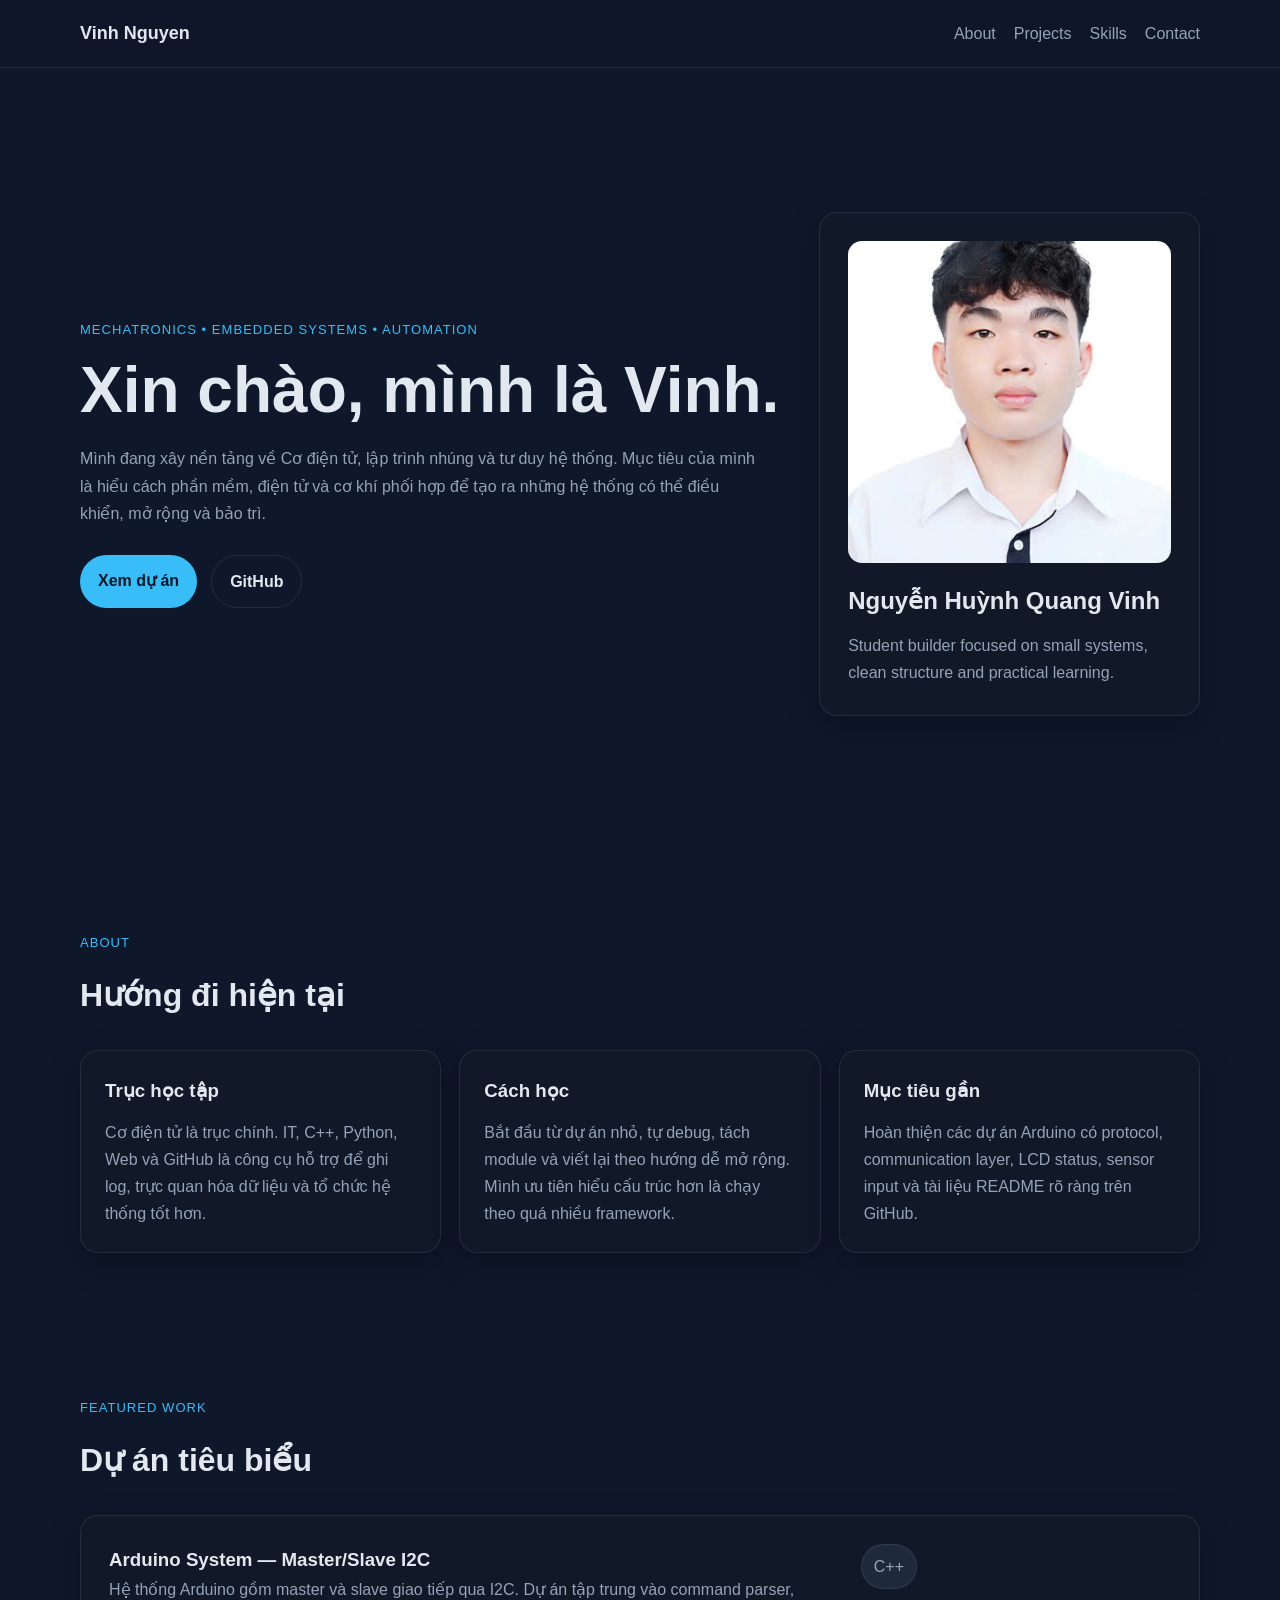
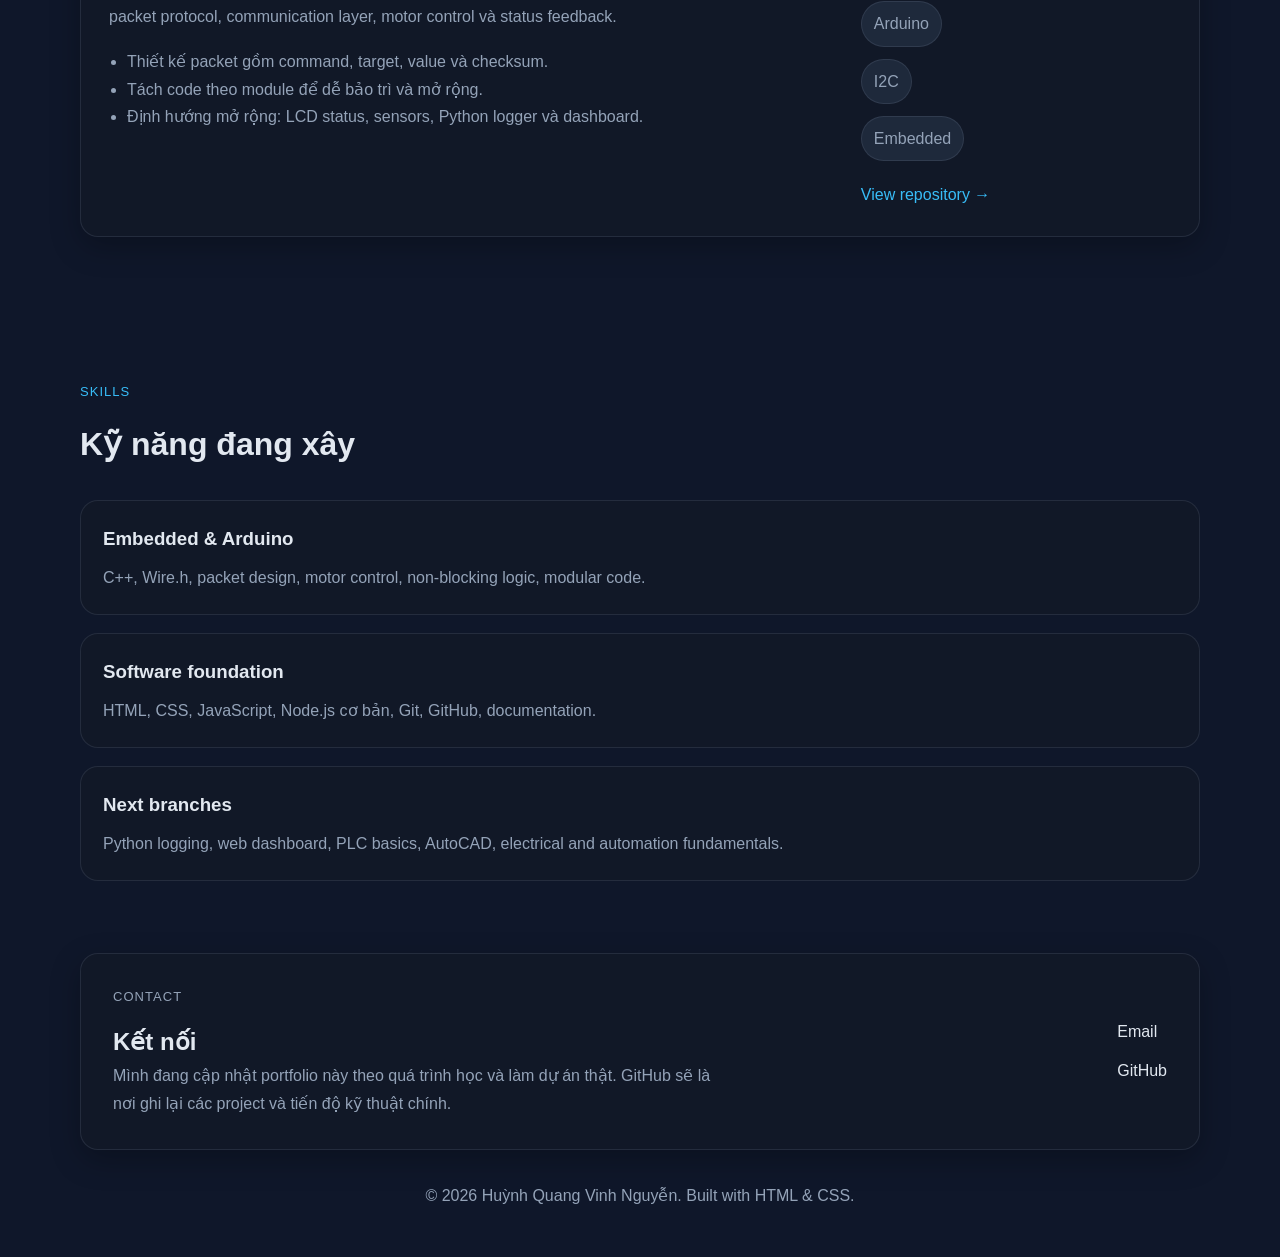
==== index.html @ 83414f66 "Cleaning old struct" ====
﻿<!DOCTYPE html>
<html lang="vi">
<head>
    <meta charset="UTF-8">
    <meta name="viewport" content="width=device-width, initial-scale=1.0">
    <meta name="description" content="Portfolio của Nguyễn Huỳnh Quang Vinh - định hướng Cơ điện tử, Embedded Systems và Automation.">
    <title>Nguyễn Huỳnh Quang Vinh | Mechatronics & Embedded Systems</title>
    <link rel="stylesheet" href="style.css">
    <link rel="shortcut icon" type="image/x-icon" href="pictures/favicon.ico">
</head>
<body>
    <header class="site-header">
        <nav class="nav container" aria-label="Main navigation">
            <a class="brand" href="#top">Vinh Nguyen</a>
            <div class="nav-links">
                <a href="#about">About</a>
                <a href="#projects">Projects</a>
                <a href="#skills">Skills</a>
                <a href="#contact">Contact</a>
            </div>
        </nav>
    </header>

    <main id="top">
        <section class="hero container">
            <div class="hero-content">
                <p class="eyebrow">Mechatronics • Embedded Systems • Automation</p>
                <h1>Xin chào, mình là Vinh.</h1>
                <p class="hero-text">
                    Mình đang xây nền tảng về Cơ điện tử, lập trình nhúng và tư duy hệ thống.
                    Mục tiêu của mình là hiểu cách phần mềm, điện tử và cơ khí phối hợp để tạo ra
                    những hệ thống có thể điều khiển, mở rộng và bảo trì.
                </p>
                <div class="hero-actions">
                    <a class="btn primary" href="#projects">Xem dự án</a>
                    <a class="btn secondary" href="https://github.com/hqvinh-nguyen" target="_blank" rel="noopener">GitHub</a>
                </div>
            </div>
            <div class="profile-card" aria-label="Profile summary">
                <img src="pictures/profile.jpg" alt="Ảnh đại diện của Vinh" class="profile-img">
                <h2>Nguyễn Huỳnh Quang Vinh</h2>
                <p>Student builder focused on small systems, clean structure and practical learning.</p>
            </div>
        </section>

        <section id="about" class="section container">
            <div class="section-heading">
                <p class="eyebrow">About</p>
                <h2>Hướng đi hiện tại</h2>
            </div>
            <div class="content-grid">
                <article class="card">
                    <h3>Trục học tập</h3>
                    <p>
                        Cơ điện tử là trục chính. IT, C++, Python, Web và GitHub là công cụ hỗ trợ
                        để ghi log, trực quan hóa dữ liệu và tổ chức hệ thống tốt hơn.
                    </p>
                </article>
                <article class="card">
                    <h3>Cách học</h3>
                    <p>
                        Bắt đầu từ dự án nhỏ, tự debug, tách module và viết lại theo hướng dễ mở rộng.
                        Mình ưu tiên hiểu cấu trúc hơn là chạy theo quá nhiều framework.
                    </p>
                </article>
                <article class="card">
                    <h3>Mục tiêu gần</h3>
                    <p>
                        Hoàn thiện các dự án Arduino có protocol, communication layer, LCD status,
                        sensor input và tài liệu README rõ ràng trên GitHub.
                    </p>
                </article>
            </div>
        </section>

        <section id="projects" class="section container">
            <div class="section-heading">
                <p class="eyebrow">Featured work</p>
                <h2>Dự án tiêu biểu</h2>
            </div>
            <article class="project-card">
                <div>
                    <h3>Arduino System — Master/Slave I2C</h3>
                    <p>
                        Hệ thống Arduino gồm master và slave giao tiếp qua I2C. Dự án tập trung vào
                        command parser, packet protocol, communication layer, motor control và status feedback.
                    </p>
                    <ul class="project-points">
                        <li>Thiết kế packet gồm command, target, value và checksum.</li>
                        <li>Tách code theo module để dễ bảo trì và mở rộng.</li>
                        <li>Định hướng mở rộng: LCD status, sensors, Python logger và dashboard.</li>
                    </ul>
                </div>
                <div class="project-meta">
                    <span>C++</span>
                    <span>Arduino</span>
                    <span>I2C</span>
                    <span>Embedded</span>
                    <a class="text-link" href="https://github.com/hqvinh-nguyen/Arduino-System" target="_blank" rel="noopener">View repository →</a>
                </div>
            </article>
        </section>

        <section id="skills" class="section container">
            <div class="section-heading">
                <p class="eyebrow">Skills</p>
                <h2>Kỹ năng đang xây</h2>
            </div>
            <div class="skill-list">
                <div>
                    <h3>Embedded & Arduino</h3>
                    <p>C++, Wire.h, packet design, motor control, non-blocking logic, modular code.</p>
                </div>
                <div>
                    <h3>Software foundation</h3>
                    <p>HTML, CSS, JavaScript, Node.js cơ bản, Git, GitHub, documentation.</p>
                </div>
                <div>
                    <h3>Next branches</h3>
                    <p>Python logging, web dashboard, PLC basics, AutoCAD, electrical and automation fundamentals.</p>
                </div>
            </div>
        </section>

        <section id="contact" class="section container contact-section">
            <div>
                <p class="eyebrow">Contact</p>
                <h2>Kết nối</h2>
                <p>
                    Mình đang cập nhật portfolio này theo quá trình học và làm dự án thật.
                    GitHub sẽ là nơi ghi lại các project và tiến độ kỹ thuật chính.
                </p>
            </div>
            <div class="contact-links">
                <a href="mailto:hquangvinh.nguyen@gmail.com">Email</a>
                <a href="https://github.com/hqvinh-nguyen" target="_blank" rel="noopener">GitHub</a>
            </div>
        </section>
    </main>

    <footer class="site-footer">
        <p>© 2026 Huỳnh Quang Vinh Nguyễn. Built with HTML & CSS.</p>
    </footer>
</body>
</html>
---- style.css ----
:root {
    --bg: #0f172a;
    --surface: #111827;
    --surface-light: #1e293b;
    --text: #e2e8f0;
    --muted: #94a3b8;
    --accent: #38bdf8;
    --border: rgba(148, 163, 184, 0.15);
    --radius: 18px;
    --shadow: 0 10px 30px rgba(0, 0, 0, 0.25);
    --max-width: 1120px;
}

* {
    margin: 0;
    padding: 0;
    box-sizing: border-box;
}

html {
    scroll-behavior: smooth;
}

body {
    background: var(--bg);
    color: var(--text);
    font-family: Inter, Segoe UI, Roboto, sans-serif;
    line-height: 1.7;
}

img {
    max-width: 100%;
    display: block;
}

.container {
    width: min(var(--max-width), calc(100% - 32px));
    margin: 0 auto;
}

.site-header {
    position: sticky;
    top: 0;
    backdrop-filter: blur(12px);
    background: rgba(15, 23, 42, 0.8);
    border-bottom: 1px solid var(--border);
    z-index: 100;
}

.nav {
    display: flex;
    justify-content: space-between;
    align-items: center;
    padding: 18px 0;
}

.brand {
    color: var(--text);
    text-decoration: none;
    font-weight: 700;
    font-size: 18px;
}

.nav-links {
    display: flex;
    gap: 18px;
}

.nav-links a {
    color: var(--muted);
    text-decoration: none;
    transition: color 0.2s ease;
}

.nav-links a:hover {
    color: var(--text);
}

.hero {
    display: grid;
    grid-template-columns: 1.3fr 0.7fr;
    gap: 32px;
    align-items: center;
    min-height: 88vh;
}

.eyebrow {
    color: var(--accent);
    text-transform: uppercase;
    letter-spacing: 0.08em;
    font-size: 13px;
    margin-bottom: 14px;
}

.hero h1 {
    font-size: clamp(40px, 6vw, 64px);
    line-height: 1.1;
    margin-bottom: 20px;
}

.hero-text {
    color: var(--muted);
    max-width: 680px;
    margin-bottom: 28px;
}

.hero-actions {
    display: flex;
    gap: 14px;
    flex-wrap: wrap;
}

.btn {
    padding: 12px 18px;
    border-radius: 999px;
    text-decoration: none;
    font-weight: 600;
    transition: transform 0.2s ease;
}

.btn:hover {
    transform: translateY(-2px);
}

.primary {
    background: var(--accent);
    color: #0f172a;
}

.secondary {
    border: 1px solid var(--border);
    color: var(--text);
}

.profile-card,
.card,
.project-card,
.contact-section {
    background: var(--surface);
    border: 1px solid var(--border);
    border-radius: var(--radius);
    box-shadow: var(--shadow);
}

.profile-card {
    padding: 28px;
}

.profile-img {
    width: 100%;
    aspect-ratio: 1 / 1;
    object-fit: cover;
    border-radius: 14px;
    margin-bottom: 18px;
}

.profile-card h2 {
    margin-bottom: 10px;
}

.profile-card p {
    color: var(--muted);
}

.section {
    padding: 72px 0;
}

.section-heading {
    margin-bottom: 28px;
}

.section-heading h2 {
    font-size: 32px;
}

.content-grid {
    display: grid;
    grid-template-columns: repeat(auto-fit, minmax(240px, 1fr));
    gap: 18px;
}

.card {
    padding: 24px;
}

.card h3 {
    margin-bottom: 12px;
}

.card p {
    color: var(--muted);
}

.project-card {
    display: grid;
    grid-template-columns: 1.4fr 0.6fr;
    gap: 28px;
    padding: 28px;
}

.project-card p,
.project-points li {
    color: var(--muted);
}

.project-points {
    margin-top: 18px;
    padding-left: 18px;
}

.project-meta {
    display: flex;
    flex-direction: column;
    gap: 12px;
}

.project-meta span {
    width: fit-content;
    background: var(--surface-light);
    border: 1px solid var(--border);
    padding: 8px 12px;
    border-radius: 999px;
    color: var(--muted);
}

.text-link {
    margin-top: 8px;
    color: var(--accent);
    text-decoration: none;
}

.skill-list {
    display: grid;
    gap: 18px;
}

.skill-list div {
    background: var(--surface);
    border: 1px solid var(--border);
    border-radius: var(--radius);
    padding: 22px;
}

.skill-list h3 {
    margin-bottom: 10px;
}

.skill-list p {
    color: var(--muted);
}

.contact-section {
    padding: 32px;
    display: flex;
    justify-content: space-between;
    gap: 24px;
    align-items: center;
}

.contact-section p {
    color: var(--muted);
    max-width: 620px;
}

.contact-links {
    display: flex;
    flex-direction: column;
    gap: 12px;
}

.contact-links a {
    color: var(--text);
    text-decoration: none;
}

.site-footer {
    padding: 32px 16px 48px;
    text-align: center;
    color: var(--muted);
}

@media (max-width: 860px) {
    .hero,
    .project-card,
    .contact-section {
        grid-template-columns: 1fr;
        display: grid;
    }

    .nav {
        flex-direction: column;
        gap: 12px;
    }

    .nav-links {
        flex-wrap: wrap;
        justify-content: center;
    }

    .hero {
        padding-top: 48px;
    }
}
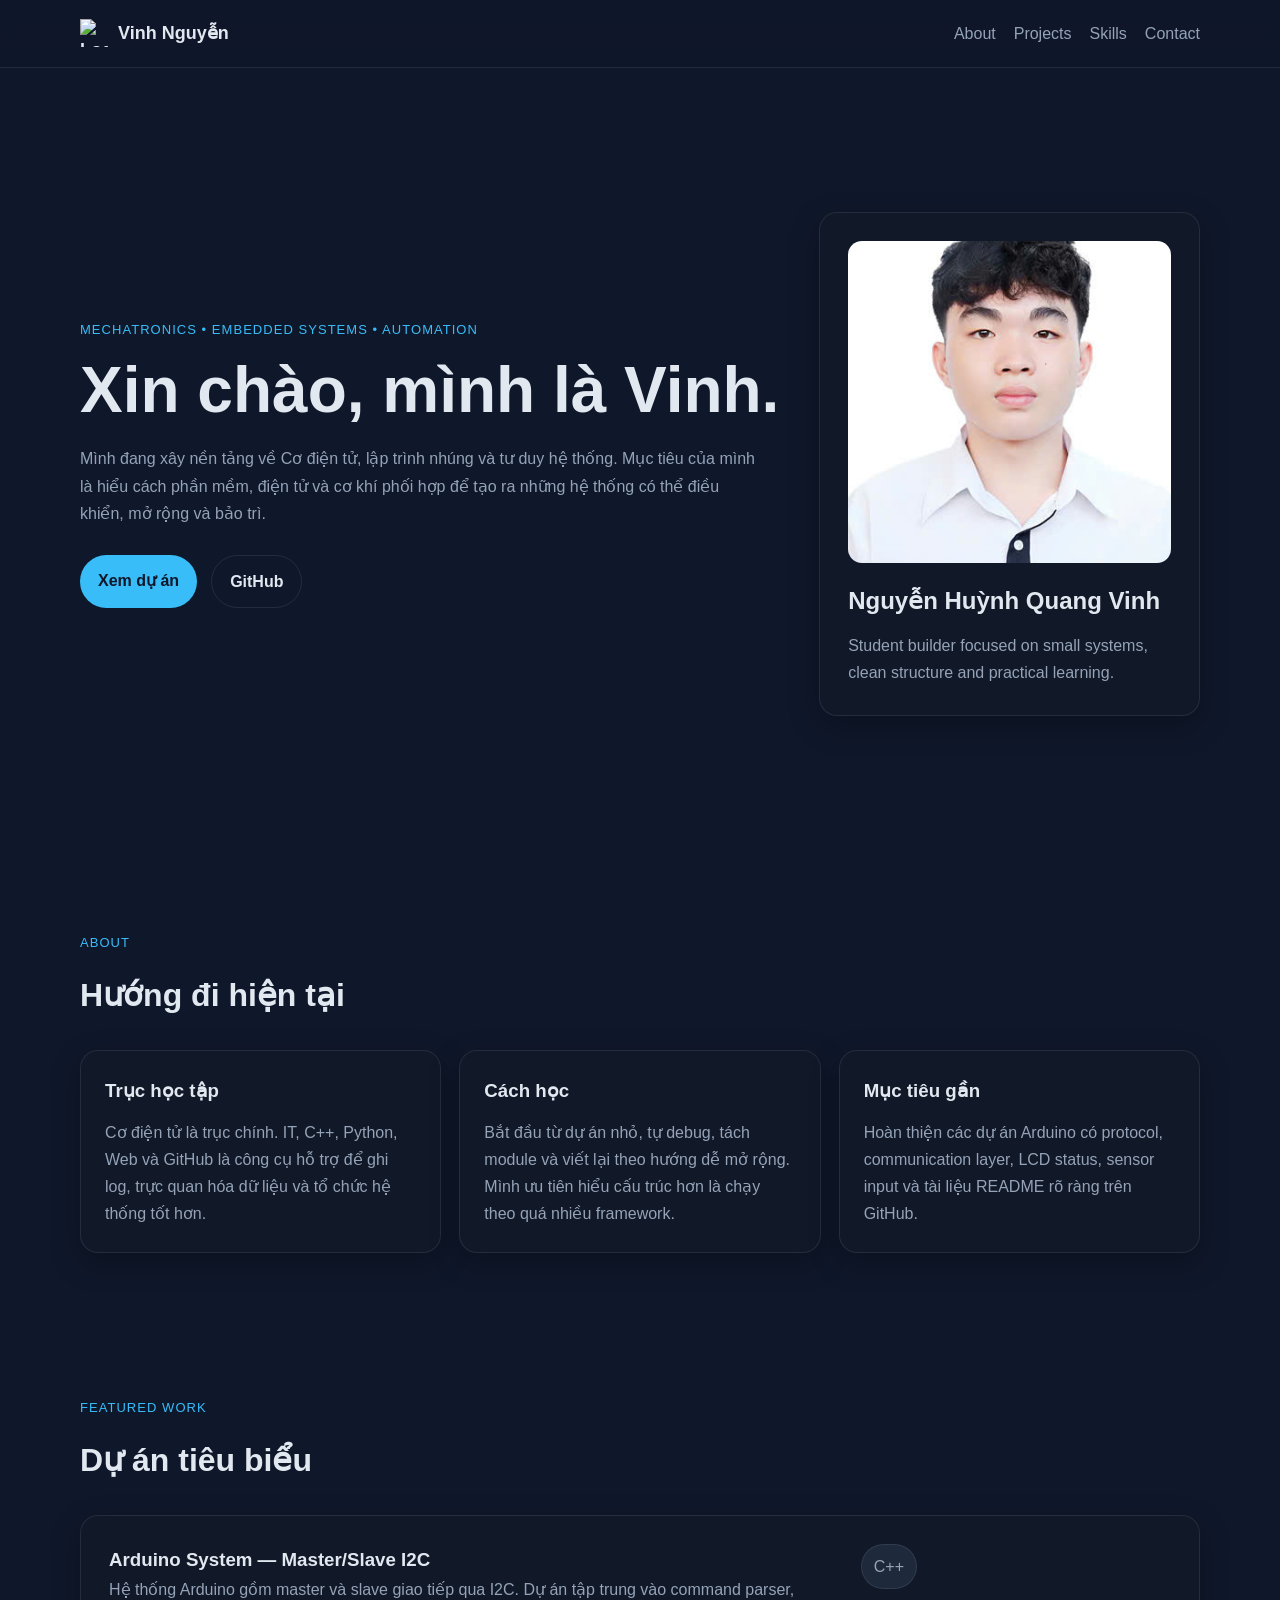
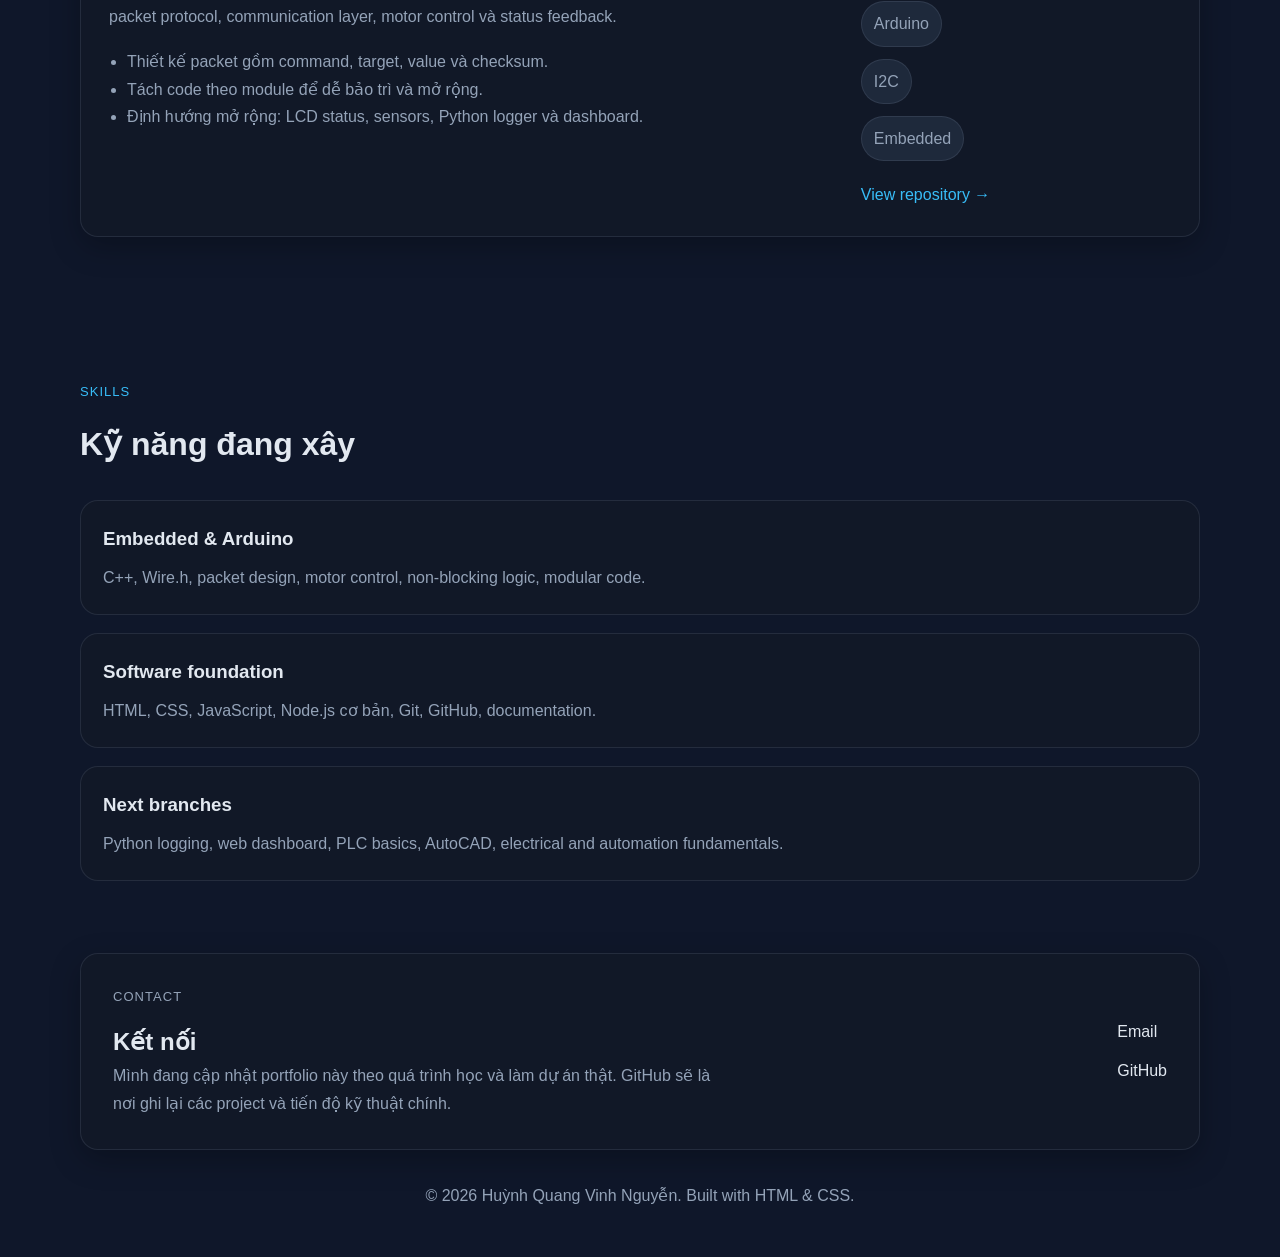
==== commit 49b72193: "Favicon" ====
--- a/index.html
+++ b/index.html
@@ -11,7 +11,10 @@
 <body>
     <header class="site-header">
         <nav class="nav container" aria-label="Main navigation">
-            <a class="brand" href="#top">Vinh Nguyen</a>
+            <a class="brand" href="#top">
+                <img src="favicon-32x32.png" alt="Logo">
+                <span>Vinh Nguyễn</span>
+            </a>
             <div class="nav-links">
                 <a href="#about">About</a>
                 <a href="#projects">Projects</a>
--- a/style.css
+++ b/style.css
@@ -1,4 +1,4 @@
-:root {
+﻿:root {
     --bg: #0f172a;
     --surface: #111827;
     --surface-light: #1e293b;
@@ -280,6 +280,17 @@
     color: var(--muted);
 }
 
+.brand {
+    display: flex;
+    align-items: center;
+    gap: 10px;
+}
+
+.brand img {
+    width: 28px;
+    height: 28px;
+}
+
 @media (max-width: 860px) {
     .hero,
     .project-card,
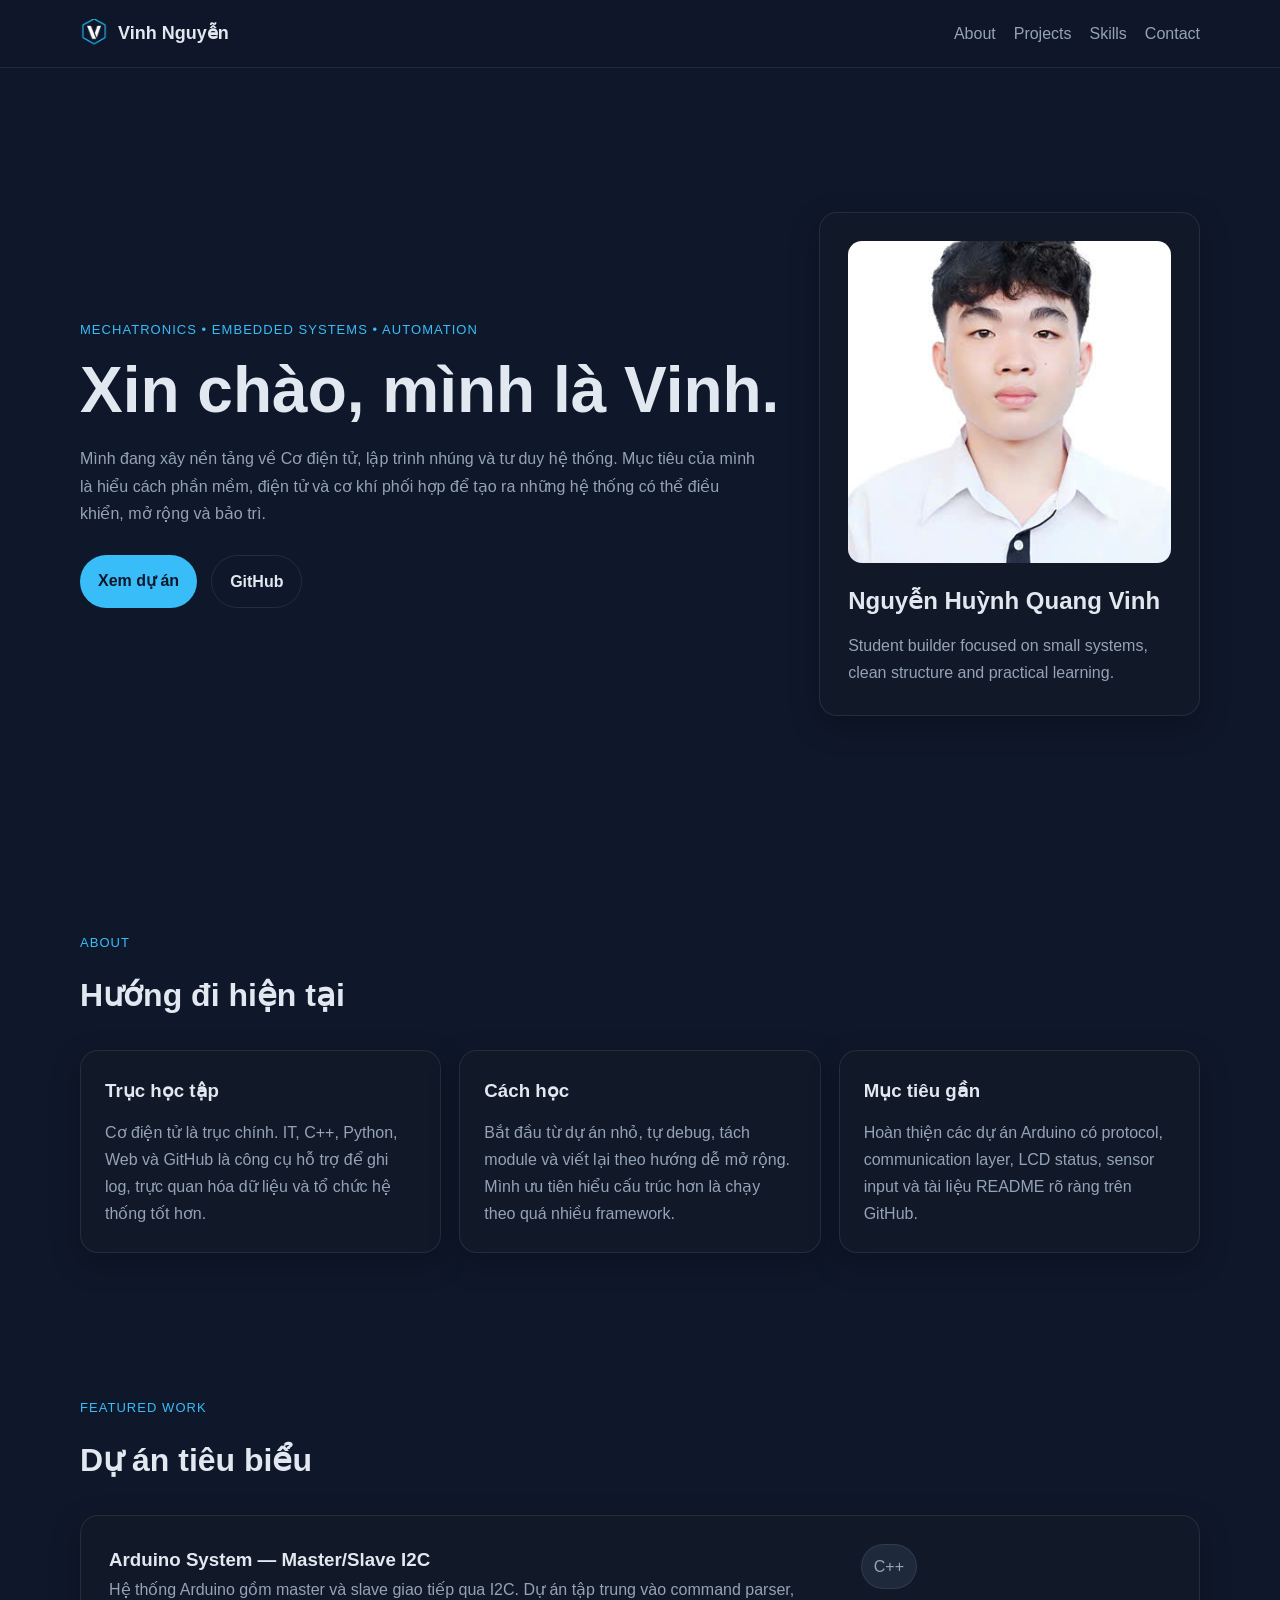
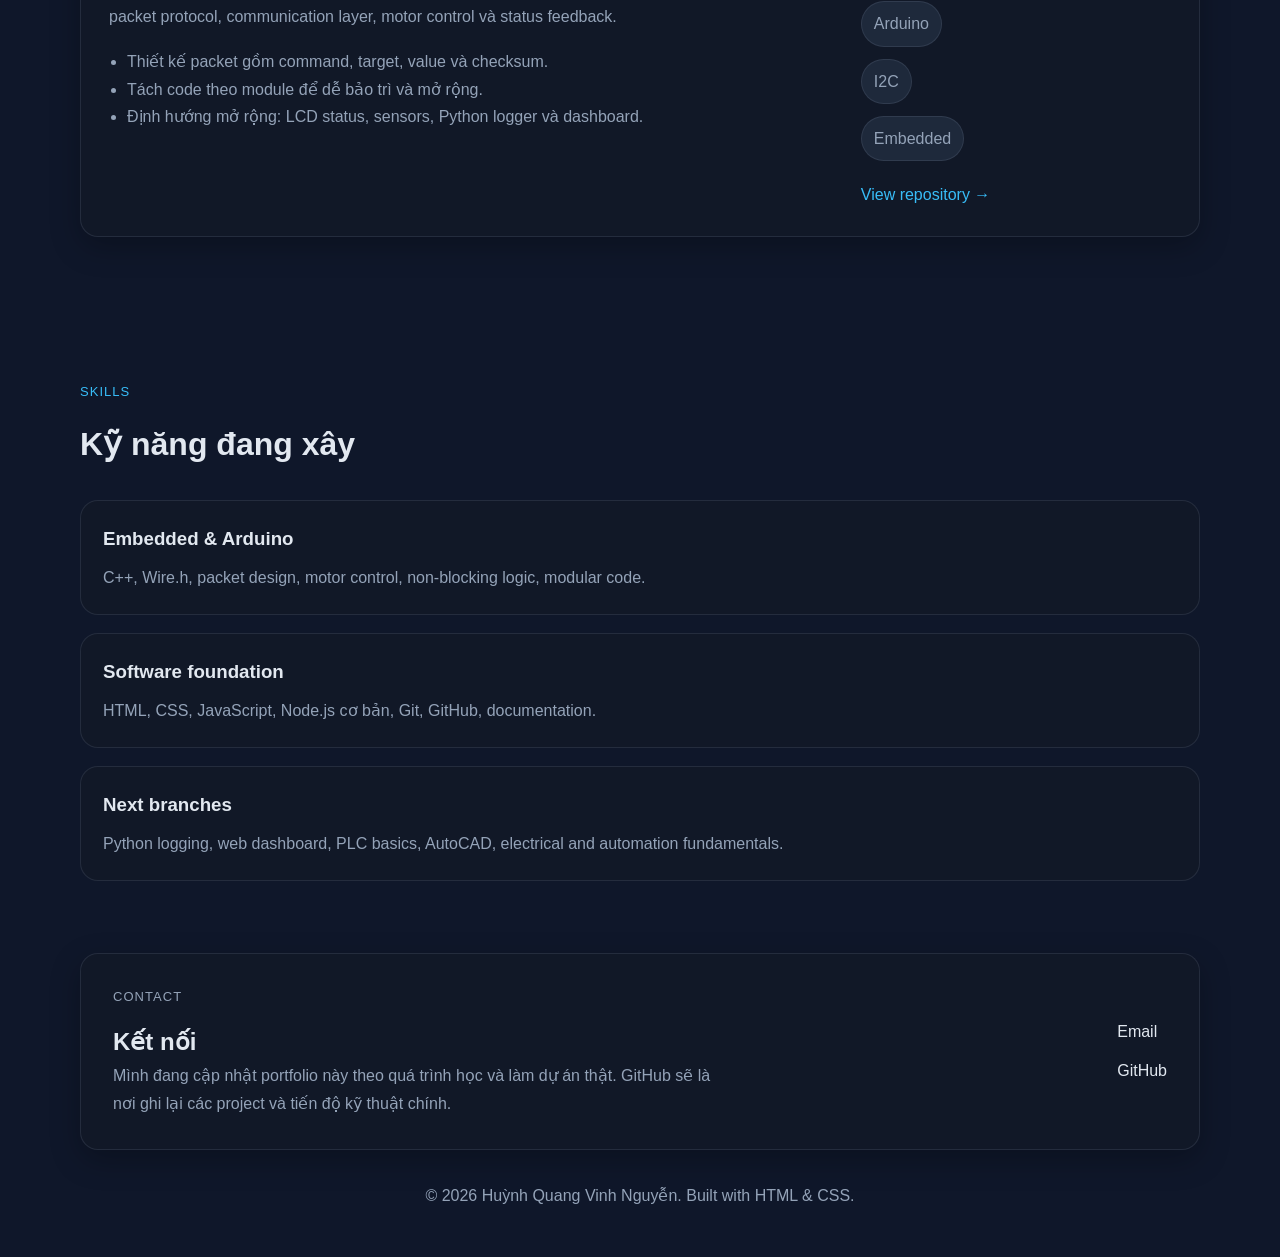
==== commit acf7b270: "fix linked pictures" ====
--- a/index.html
+++ b/index.html
@@ -12,7 +12,7 @@
     <header class="site-header">
         <nav class="nav container" aria-label="Main navigation">
             <a class="brand" href="#top">
-                <img src="favicon-32x32.png" alt="Logo">
+                <img src="../pictures/favicon-32x32.png" alt="Logo">
                 <span>Vinh Nguyễn</span>
             </a>
             <div class="nav-links">
